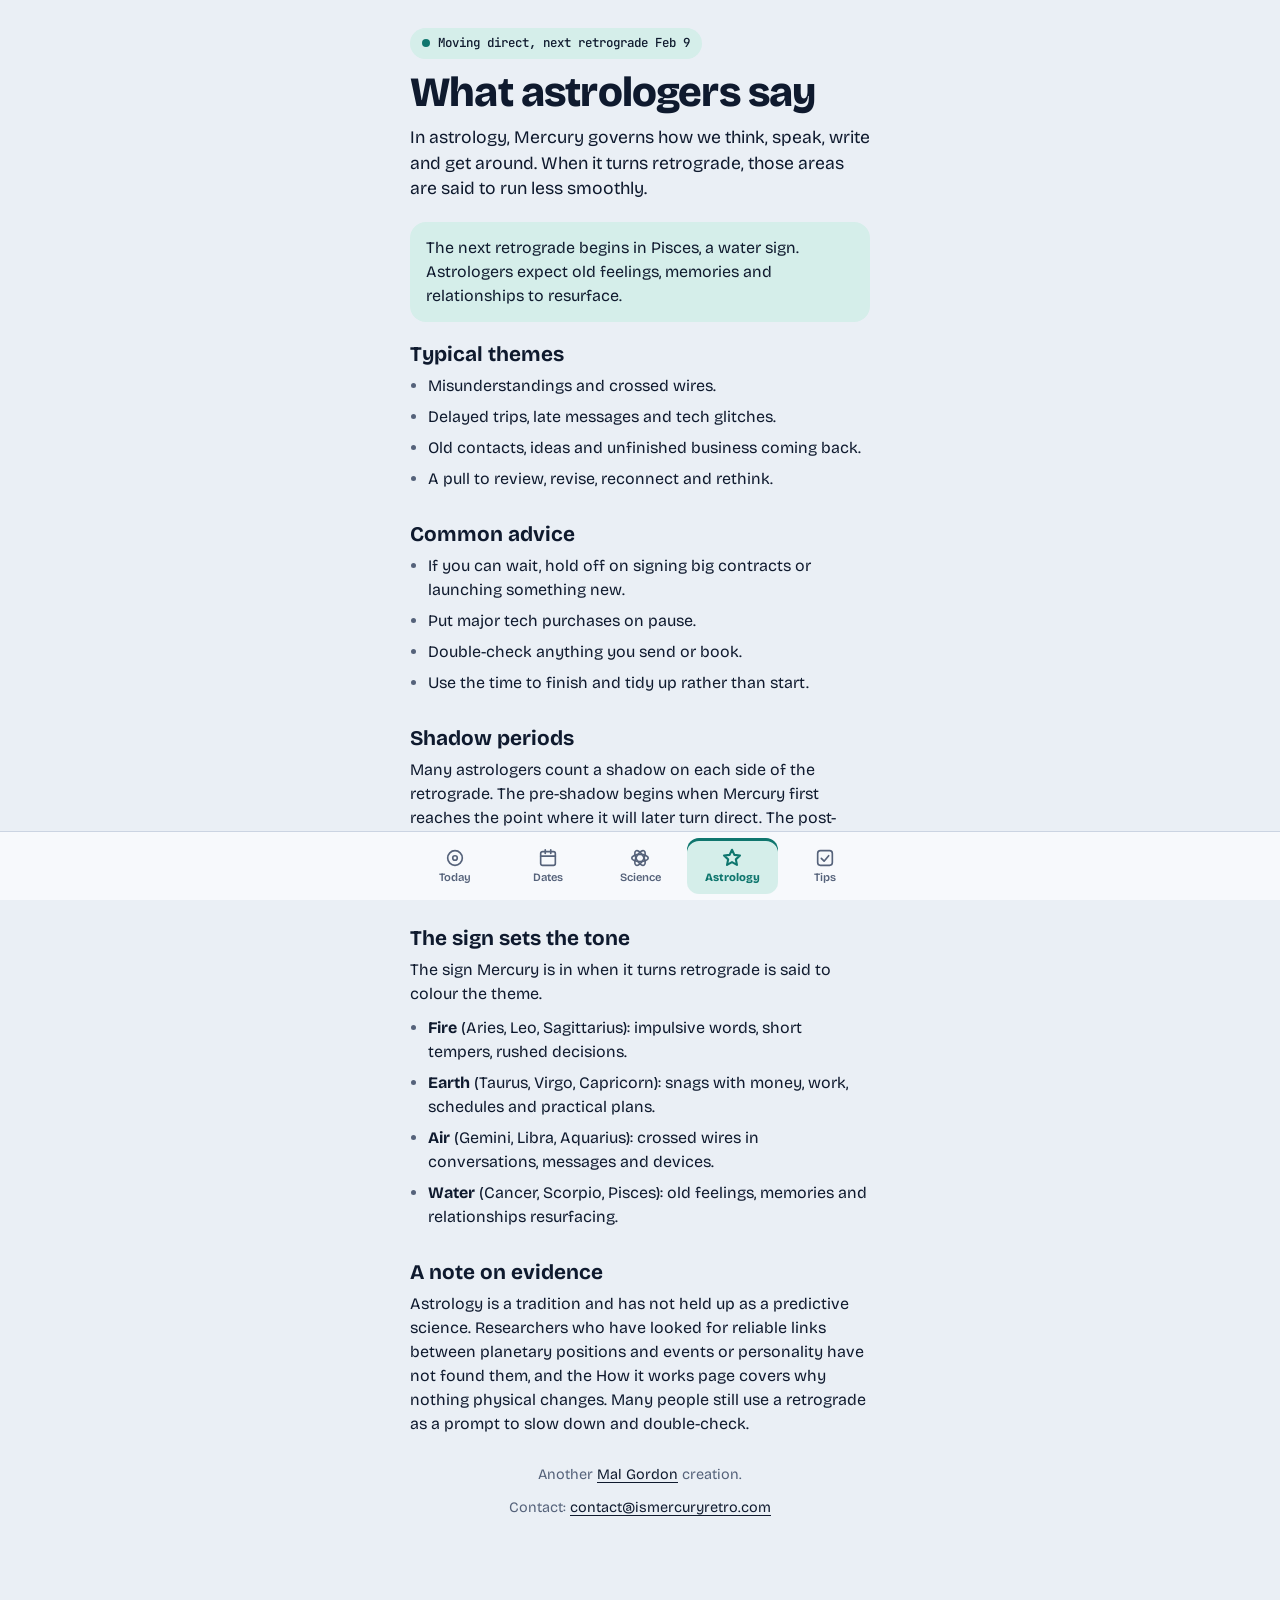
==== astrology/index.html @ 577dec7d "Split the single-page app into separate pages with real URLs Each tab is now its own page (/, /dates" ====
<!doctype html>
<html lang="en">
<head>
<meta charset="utf-8">
<title>What astrologers say about Mercury retrograde | Is Mercury Retrograde</title>
<meta name="description" content="What astrologers say Mercury retrograde means: typical themes, shadow periods and how the sign colours it.">
<link rel="canonical" href="https://ismercuryretro.com/astrology/">
<meta property="og:url" content="https://ismercuryretro.com/astrology/">
<!-- Google tag (gtag.js) - Google Analytics -->
<script async src="https://www.googletagmanager.com/gtag/js?id=G-5HQ3832TWC"></script>
<script>
  window.dataLayer = window.dataLayer || [];
  function gtag(){dataLayer.push(arguments);}
  gtag('js', new Date());
  gtag('config', 'G-5HQ3832TWC');
</script>
<meta name="viewport" content="width=device-width, initial-scale=1, viewport-fit=cover">
<meta name="theme-color" content="#EAEFF5" media="(prefers-color-scheme: light)">
<meta name="theme-color" content="#0B1220" media="(prefers-color-scheme: dark)">
<link rel="icon" href="/assets/favicon.svg" type="image/svg+xml">
<link rel="apple-touch-icon" href="/assets/apple-touch-icon.png">
<link rel="manifest" href="/site.webmanifest">
<meta property="og:type" content="website">
<meta property="og:site_name" content="Is Mercury retrograde?">
<meta property="og:title" content="Is Mercury retrograde?">
<meta property="og:description" content="Yes or no, right now. Plus the dates of the current or next retrograde.">
<meta property="og:image" content="https://ismercuryretro.com/assets/og-image.png">
<meta property="og:image:type" content="image/png">
<meta property="og:image:width" content="1200">
<meta property="og:image:height" content="630">
<meta property="og:image:alt" content="Is Mercury retrograde? A split image with the ☿ ℞ logo, NO in teal on the left and YES in orange on the right.">
<meta property="og:locale" content="en_US">
<meta name="twitter:card" content="summary_large_image">
<meta name="twitter:title" content="Is Mercury retrograde?">
<meta name="twitter:description" content="Yes or no, right now. Plus the dates of the current or next retrograde.">
<meta name="twitter:image" content="https://ismercuryretro.com/assets/twitter-card.png">
<meta name="twitter:image:alt" content="Is Mercury retrograde? A split image with the ☿ ℞ logo, NO in teal on the left and YES in orange on the right.">
<meta name="claude:viewport-fit-sides" content="cover">
<link rel="preconnect" href="https://fonts.googleapis.com">
<link rel="preconnect" href="https://fonts.gstatic.com" crossorigin>
<link rel="stylesheet" href="https://fonts.googleapis.com/css2?family=Bricolage+Grotesque:opsz,wght@12..96,400..800&family=JetBrains+Mono:wght@400;500&display=swap">
<link rel="stylesheet" href="/style.css">
</head>
<body data-page="astrology">
<main class="wrap" id="app" data-state="no">

  <div class="page" id="p-astrology">
    <header class="ph">
      <a class="chip" href="/" data-chip></a>
      <h1>What astrologers say</h1>
      <p class="lede">In astrology, Mercury governs how we think, speak, write and get around. When it turns retrograde, those areas are said to run less smoothly.</p>
    </header>
    <div class="callout"><p id="astro-now"></p></div>
    <article class="prose">
      <section>
        <h3>Typical themes</h3>
        <ul>
          <li>Misunderstandings and crossed wires.</li>
          <li>Delayed trips, late messages and tech glitches.</li>
          <li>Old contacts, ideas and unfinished business coming back.</li>
          <li>A pull to review, revise, reconnect and rethink.</li>
        </ul>
      </section>
      <section>
        <h3>Common advice</h3>
        <ul>
          <li>If you can wait, hold off on signing big contracts or launching something new.</li>
          <li>Put major tech purchases on pause.</li>
          <li>Double-check anything you send or book.</li>
          <li>Use the time to finish and tidy up rather than start.</li>
        </ul>
      </section>
      <section>
        <h3>Shadow periods</h3>
        <p>Many astrologers count a shadow on each side of the retrograde. The pre-shadow begins when Mercury first reaches the point where it will later turn direct. The post-shadow ends when it climbs back to the point where it turned retrograde. On average each shadow adds about 17 days. The Dates page lists them for every retrograde.</p>
      </section>
      <section>
        <h3>The sign sets the tone</h3>
        <p>The sign Mercury is in when it turns retrograde is said to colour the theme.</p>
        <ul>
          <li><strong>Fire</strong> (Aries, Leo, Sagittarius): impulsive words, short tempers, rushed decisions.</li>
          <li><strong>Earth</strong> (Taurus, Virgo, Capricorn): snags with money, work, schedules and practical plans.</li>
          <li><strong>Air</strong> (Gemini, Libra, Aquarius): crossed wires in conversations, messages and devices.</li>
          <li><strong>Water</strong> (Cancer, Scorpio, Pisces): old feelings, memories and relationships resurfacing.</li>
        </ul>
      </section>
      <section>
        <h3>A note on evidence</h3>
        <p>Astrology is a tradition and has not held up as a predictive science. Researchers who have looked for reliable links between planetary positions and events or personality have not found them, and the How it works page covers why nothing physical changes. Many people still use a retrograde as a prompt to slow down and double-check.</p>
      </section>
    </article>
  </div>

  <footer class="credit">
    <p>Another <a href="https://malgordon.com" target="_blank" rel="noopener">Mal Gordon</a> creation.</p>
    <p>Contact: <a href="mailto:contact@ismercuryretro.com">contact@ismercuryretro.com</a></p>
  </footer>

  <nav class="tabs" aria-label="Pages"><div class="tabs-in">
    <a href="/" data-tab="today"><svg viewBox="0 0 24 24" aria-hidden="true"><circle cx="12" cy="12" r="8"/><circle cx="12" cy="12" r="2.5"/></svg><span>Today</span></a>
    <a href="/dates/" data-tab="dates"><svg viewBox="0 0 24 24" aria-hidden="true"><rect x="4" y="5" width="16" height="15" rx="2"/><path d="M4 10h16M9 3v4M15 3v4"/></svg><span>Dates</span></a>
    <a href="/science/" data-tab="science"><svg viewBox="0 0 24 24" aria-hidden="true"><ellipse cx="12" cy="12" rx="9" ry="4"/><ellipse cx="12" cy="12" rx="9" ry="4" transform="rotate(60 12 12)"/><ellipse cx="12" cy="12" rx="9" ry="4" transform="rotate(120 12 12)"/></svg><span>Science</span></a>
    <a href="/astrology/" data-tab="astrology" aria-current="page"><svg viewBox="0 0 24 24" aria-hidden="true"><path d="M12 3l2.6 5.6 6.1.7-4.5 4.2 1.2 6L12 16.5 6.6 19.5l1.2-6L3.3 9.3l6.1-.7z"/></svg><span>Astrology</span></a>
    <a href="/tips/" data-tab="tips"><svg viewBox="0 0 24 24" aria-hidden="true"><rect x="4" y="4" width="16" height="16" rx="3"/><path d="M8 12.5l3 3 5-6"/></svg><span>Tips</span></a>
  </div></nav>
</main>
<script src="/app.js"></script>
</body>
</html>
---- style.css ----
/* Layout: one narrow column with a fixed bottom tab bar. Five separate pages: Today (the answer), Dates (any year), Science, Astrology, Tips. */
:root {
  --bg: #EAEFF5;
  --panel: #F7F9FC;
  --fg: #0F1A2E;
  --muted: #55627A;
  --line: #CBD4E2;
  --yes: #C2410C;
  --yes-bg: #FBE4D6;
  --no: #0F766E;
  --no-bg: #D5EEEA;
  --display: "Bricolage Grotesque", "Helvetica Neue", Arial, sans-serif;
  --body: "Bricolage Grotesque", "Helvetica Neue", Arial, sans-serif;
  --mono: "JetBrains Mono", ui-monospace, "SF Mono", Menlo, Consolas, monospace;
}
@media (prefers-color-scheme: dark) {
  :root:not([data-theme="light"]) {
    --bg: #0B1220; --panel: #121B2D; --fg: #E7ECF5; --muted: #9AA7BF; --line: #26324A;
    --yes: #FF9A63; --yes-bg: #2B1A12; --no: #5EE0C4; --no-bg: #0F2A27;
    color-scheme: dark;
  }
}
:root[data-theme="dark"] {
  --bg: #0B1220; --panel: #121B2D; --fg: #E7ECF5; --muted: #9AA7BF; --line: #26324A;
  --yes: #FF9A63; --yes-bg: #2B1A12; --no: #5EE0C4; --no-bg: #0F2A27;
  color-scheme: dark;
}

* { box-sizing: border-box; }
body {
  background: var(--bg);
  color: var(--fg);
  font: 400 16px/1.5 var(--body);
  padding-block: 20px 110px;
  padding-left: max(16px, env(safe-area-inset-left, 0px));
  padding-right: max(16px, env(safe-area-inset-right, 0px));
}
.wrap { max-width: 460px; margin-inline: auto; }
.wrap[data-state="yes"] { --state: var(--yes); --state-bg: var(--yes-bg); }
.wrap[data-state="no"]  { --state: var(--no);  --state-bg: var(--no-bg); }
.page { display: flex; flex-direction: column; gap: 20px; }

/* Tab bar */
.tabs { position: fixed; left: 0; right: 0; bottom: 0; z-index: 20; background: var(--panel); border-top: 1px solid var(--line);
  padding: 6px max(8px, env(safe-area-inset-right, 0px)) calc(6px + env(safe-area-inset-bottom, 0px)) max(8px, env(safe-area-inset-left, 0px)); }
.tabs-in { max-width: 460px; margin-inline: auto; display: flex; gap: 2px; }
.tabs a { flex: 1; min-width: 0; min-height: 56px; display: flex; flex-direction: column; align-items: center; justify-content: center; gap: 3px; text-align: center;
  font: 600 0.7rem/1.1 var(--body); color: var(--muted); text-decoration: none; border-radius: 12px; padding: 4px 2px;
  touch-action: manipulation; -webkit-tap-highlight-color: transparent; user-select: none; -webkit-user-select: none; }
.tabs svg { width: 22px; height: 22px; fill: none; stroke: currentColor; stroke-width: 1.8; stroke-linecap: round; stroke-linejoin: round; }
.tabs a > * { pointer-events: none; }
.tabs { -webkit-transform: translateZ(0); transform: translateZ(0); }
.tabs a:active { background: var(--line); }
.tabs a[aria-current="page"] { color: var(--state); background: var(--state-bg); box-shadow: inset 0 3px 0 var(--state); font-weight: 800; }
.tabs a[aria-current="page"] svg { stroke-width: 2.3; }
a:focus-visible, button:focus-visible, input:focus-visible { outline: 2px solid var(--state); outline-offset: 2px; }

/* Verdict (Today) */
.verdict { background: var(--state-bg); border-radius: 22px; padding: 20px 20px 22px; display: flex; flex-direction: column; gap: 4px; }
h1 { margin: 0; font: 600 1.1rem/1.3 var(--display); letter-spacing: 0.005em; }
.answer { margin: 0; font-family: var(--display); font-weight: 800; font-size: clamp(6.5rem, 36vw, 11rem); line-height: 0.86; letter-spacing: -0.035em; color: var(--state); padding-block: 0.06em 0.02em; }
.line { margin: 0; font-size: 1.05rem; line-height: 1.4; text-wrap: balance; }
.sub { margin: 0; font: 500 0.82rem/1.4 var(--mono); color: var(--muted); }
.countdown { margin: 8px 0 0; padding-top: 12px; border-top: 1px solid var(--line); display: flex; flex-direction: column; gap: 4px; }
.countdown[hidden] { display: none; }
.cd-label { font: 700 0.72rem/1.3 var(--mono); letter-spacing: 0.08em; text-transform: uppercase; color: var(--muted); }
.cd-time { font: 800 clamp(1.9rem, 9vw, 2.4rem)/1.05 var(--mono); letter-spacing: -0.02em; font-variant-numeric: tabular-nums; color: var(--state); }

.panel { background: var(--panel); border: 1px solid var(--line); border-radius: 16px; padding: 14px; min-width: 0; }
h2 { margin: 0 0 2px; font: 700 0.78rem/1.3 var(--mono); letter-spacing: 0.08em; text-transform: uppercase; color: var(--muted); }
.cap { margin: 8px 0 0; font-size: 0.85rem; color: var(--muted); line-height: 1.4; }

svg { display: block; width: 100%; height: auto; }
.g-grid { stroke: var(--line); stroke-width: 1; }
.g-zero { stroke: var(--muted); stroke-width: 1; }
.g-line { fill: none; stroke: var(--muted); stroke-width: 1.5; stroke-linejoin: round; }
.g-retro-line { fill: none; stroke: var(--yes); stroke-width: 2.25; stroke-linejoin: round; }
.g-retro-area { fill: var(--yes); fill-opacity: 0.22; stroke: none; }
.g-text { fill: var(--muted); font: 400 10px var(--mono); }
.g-tag { fill: var(--yes); font: 500 10px var(--mono); }
.g-dot { fill: var(--yes); }
.g-now { stroke: var(--fg); stroke-width: 1; stroke-dasharray: 3 3; }
.g-now-dot { fill: var(--panel); stroke: var(--fg); stroke-width: 2; }
.g-band { fill: var(--yes); fill-opacity: 0.85; }
.g-track { fill: var(--bg); stroke: var(--line); stroke-width: 1; }

dl.facts { margin: 6px 0 0; }
.row { display: flex; justify-content: space-between; align-items: baseline; gap: 12px; padding-block: 10px; border-top: 1px solid var(--line); }
.row:first-child { border-top: 0; }
.row dt { color: var(--muted); font-size: 0.9rem; }
.row dd { margin: 0; font: 500 0.95rem/1.3 var(--mono); text-align: right; font-variant-numeric: tabular-nums; }

.controls { display: flex; flex-wrap: wrap; gap: 8px; margin-top: 8px; }
button, input[type="date"] { font: 500 0.95rem var(--body); color: var(--fg); background: var(--bg); border: 1px solid var(--line); border-radius: 10px; min-height: 44px; padding: 0 14px; }
button { min-width: 44px; cursor: pointer; }
button:disabled { opacity: 0.4; cursor: default; }
input[type="date"] { flex: 1 1 150px; min-width: 0; font-family: var(--mono); font-size: 0.9rem; }
button:active { transform: translateY(1px); }

ul.windows { list-style: none; margin: 6px 0 0; padding: 0; }
ul.windows li { padding-block: 11px; border-top: 1px solid var(--line); display: flex; flex-direction: column; gap: 2px; }
ul.windows li:first-child { border-top: 0; }
.w-top { display: flex; flex-wrap: wrap; justify-content: space-between; gap: 2px 12px; align-items: baseline; }
.w-dates { font: 500 0.92rem var(--mono); font-variant-numeric: tabular-nums; }
.w-len { font: 500 0.82rem var(--mono); color: var(--muted); }
.w-sub { color: var(--muted); font-size: 0.88rem; }
.now-tag { display: inline-block; font: 700 0.66rem/1 var(--mono); letter-spacing: 0.08em; text-transform: uppercase; background: var(--yes); color: var(--bg); padding: 3px 6px; border-radius: 6px; margin-left: 8px; vertical-align: 2px; }

.foot { margin: 0; font-size: 0.8rem; color: var(--muted); line-height: 1.45; }

/* Sub pages */
.ph { display: flex; flex-direction: column; gap: 12px; align-items: flex-start; }
.ph h1 { font: 800 clamp(2rem, 9vw, 2.6rem)/1.02 var(--display); letter-spacing: -0.02em; text-wrap: balance; }
.lede { margin: 0; font-size: 1.1rem; line-height: 1.45; text-wrap: pretty; }
.chip { display: inline-flex; align-items: center; gap: 8px; font: 500 0.78rem/1.2 var(--mono); padding: 8px 12px; border-radius: 999px; text-decoration: none; color: var(--fg); }
.chip i { width: 8px; height: 8px; border-radius: 50%; flex: none; }
.chip.yes { background: var(--yes-bg); } .chip.yes i { background: var(--yes); }
.chip.no { background: var(--no-bg); } .chip.no i { background: var(--no); }

.prose { display: flex; flex-direction: column; gap: 24px; }
.prose h3 { margin: 0 0 6px; font: 700 1.3rem/1.25 var(--display); text-wrap: balance; }
.prose p { margin: 0 0 10px; max-width: 65ch; }
.prose p:last-child { margin-bottom: 0; }
.prose ul { margin: 0; padding-left: 1.15em; max-width: 65ch; }
.prose li { margin-bottom: 7px; }
.prose li::marker { color: var(--muted); }

.stats { display: grid; grid-template-columns: repeat(2, minmax(0, 1fr)); gap: 10px; }
.stat { background: var(--panel); border: 1px solid var(--line); border-radius: 14px; padding: 12px 14px; }
.stat b { display: block; font: 800 2.1rem/1 var(--display); letter-spacing: -0.02em; font-variant-numeric: tabular-nums; }
.stat span { display: block; margin-top: 6px; font-size: 0.85rem; color: var(--muted); line-height: 1.35; }

.callout { background: var(--state-bg); border-radius: 16px; padding: 14px 16px; }
.callout p { margin: 0; }

.yearbar { display: flex; align-items: center; gap: 8px; }
.yearbar output { flex: 1; text-align: center; font: 800 1.8rem/1 var(--display); letter-spacing: -0.01em; font-variant-numeric: tabular-nums; }

.group-h { margin: 14px 0 2px; font: 700 0.78rem/1.3 var(--mono); letter-spacing: 0.08em; text-transform: uppercase; color: var(--muted); }
.group-h:first-of-type { margin-top: 6px; }
.check { display: flex; align-items: flex-start; gap: 12px; min-height: 44px; padding-block: 8px; border-top: 1px solid var(--line); cursor: pointer; }
.check:first-of-type { border-top: 0; }
.check input { width: 22px; height: 22px; margin: 1px 0 0; flex: none; accent-color: var(--state); }
.check span { line-height: 1.4; }
.check input:checked + span { color: var(--muted); text-decoration: line-through; text-decoration-color: var(--line); }

.credit { margin-top: 28px; display: flex; flex-direction: column; align-items: center; gap: 12px; text-align: center; }
.credit p { margin: 0; font-size: 0.9rem; color: var(--muted); }
.credit p a { color: var(--fg); text-underline-offset: 3px; }
.coffee { display: flex; align-items: center; justify-content: center; min-height: 52px; padding: 0 24px; touch-action: manipulation; border-radius: 999px; background: var(--state); color: var(--panel); font: 700 0.95rem var(--body); text-decoration: none; }

@media (prefers-reduced-motion: reduce) { button:active { transform: none; } }
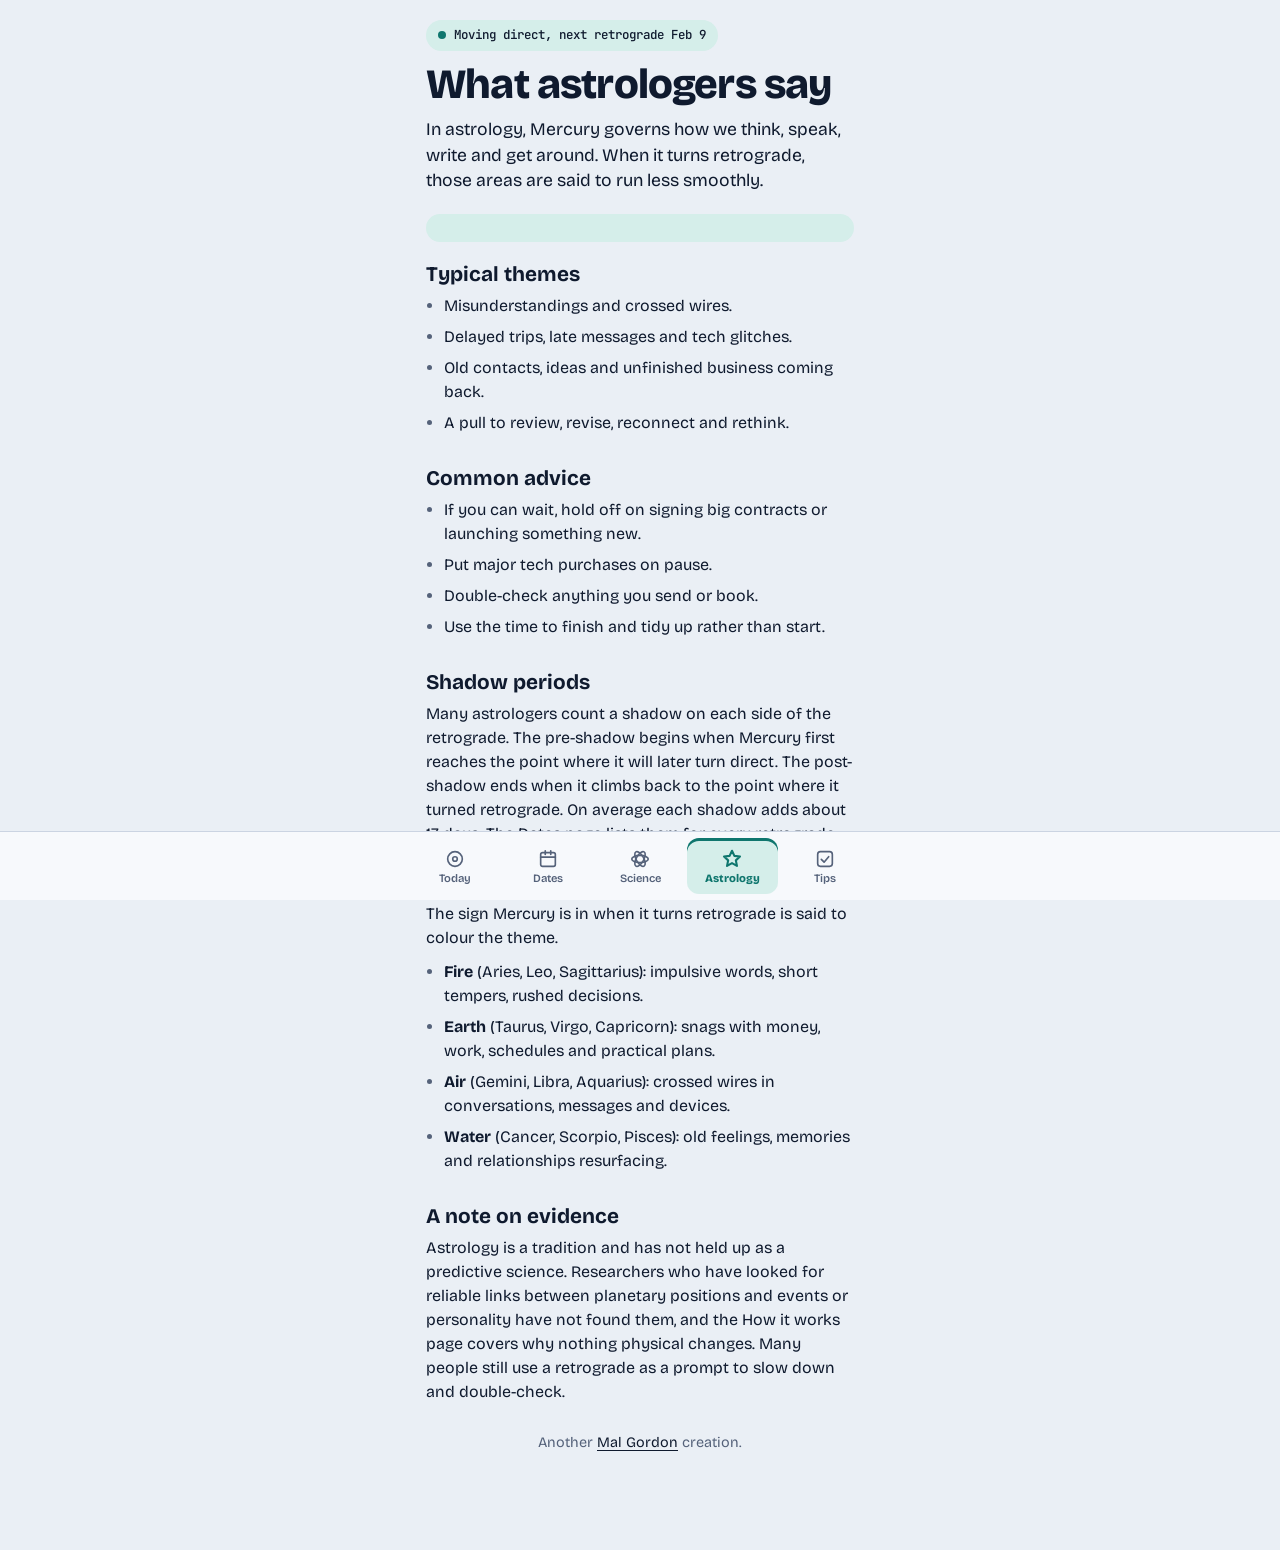
==== commit 8b2a2e3b: "Remove published email addresses from pages to cut spam Co-Authored-By: Claude Sonnet 5.5 <noreply@a" ====
--- a/astrology/index.html
+++ b/astrology/index.html
@@ -2,8 +2,9 @@
 <html lang="en">
 <head>
 <meta charset="utf-8">
-<title>What astrologers say about Mercury retrograde | Is Mercury Retrograde</title>
-<meta name="description" content="What astrologers say Mercury retrograde means: typical themes, shadow periods and how the sign colours it.">
+<title>Mercury Retrograde in Astrology: Meaning and Themes</title>
+<meta name="description" content="What astrologers say Mercury retrograde means for communication, devices and travel, how shadow periods work, and how the sign sets the theme.">
+<meta name="robots" content="index, follow, max-image-preview:large">
 <link rel="canonical" href="https://ismercuryretro.com/astrology/">
 <meta property="og:url" content="https://ismercuryretro.com/astrology/">
 <!-- Google tag (gtag.js) - Google Analytics -->
@@ -22,8 +23,8 @@
 <link rel="manifest" href="/site.webmanifest">
 <meta property="og:type" content="website">
 <meta property="og:site_name" content="Is Mercury retrograde?">
-<meta property="og:title" content="Is Mercury retrograde?">
-<meta property="og:description" content="Yes or no, right now. Plus the dates of the current or next retrograde.">
+<meta property="og:title" content="Mercury retrograde in astrology">
+<meta property="og:description" content="What astrologers say Mercury retrograde means, how shadow periods work, and how the sign colours the theme.">
 <meta property="og:image" content="https://ismercuryretro.com/assets/og-image.png">
 <meta property="og:image:type" content="image/png">
 <meta property="og:image:width" content="1200">
@@ -31,8 +32,8 @@
 <meta property="og:image:alt" content="Is Mercury retrograde? A split image with the ☿ ℞ logo, NO in teal on the left and YES in orange on the right.">
 <meta property="og:locale" content="en_US">
 <meta name="twitter:card" content="summary_large_image">
-<meta name="twitter:title" content="Is Mercury retrograde?">
-<meta name="twitter:description" content="Yes or no, right now. Plus the dates of the current or next retrograde.">
+<meta name="twitter:title" content="Mercury retrograde in astrology">
+<meta name="twitter:description" content="What astrologers say Mercury retrograde means, how shadow periods work, and how the sign colours the theme.">
 <meta name="twitter:image" content="https://ismercuryretro.com/assets/twitter-card.png">
 <meta name="twitter:image:alt" content="Is Mercury retrograde? A split image with the ☿ ℞ logo, NO in teal on the left and YES in orange on the right.">
 <meta name="claude:viewport-fit-sides" content="cover">
@@ -40,6 +41,41 @@
 <link rel="preconnect" href="https://fonts.gstatic.com" crossorigin>
 <link rel="stylesheet" href="https://fonts.googleapis.com/css2?family=Bricolage+Grotesque:opsz,wght@12..96,400..800&family=JetBrains+Mono:wght@400;500&display=swap">
 <link rel="stylesheet" href="/style.css">
+<script type="application/ld+json">
+{
+ "@context": "https://schema.org",
+ "@type": "WebPage",
+ "name": "Mercury Retrograde in Astrology: Meaning and Themes",
+ "url": "https://ismercuryretro.com/astrology/",
+ "description": "What astrologers say Mercury retrograde means for communication, devices and travel, how shadow periods work, and how the sign sets the theme.",
+ "inLanguage": "en",
+ "isPartOf": {
+  "@type": "WebSite",
+  "name": "Is Mercury retrograde?",
+  "url": "https://ismercuryretro.com/"
+ }
+}
+</script>
+<script type="application/ld+json">
+{
+ "@context": "https://schema.org",
+ "@type": "BreadcrumbList",
+ "itemListElement": [
+  {
+   "@type": "ListItem",
+   "position": 1,
+   "name": "Is Mercury retrograde?",
+   "item": "https://ismercuryretro.com/"
+  },
+  {
+   "@type": "ListItem",
+   "position": 2,
+   "name": "Astrology",
+   "item": "https://ismercuryretro.com/astrology/"
+  }
+ ]
+}
+</script>
 </head>
 <body data-page="astrology">
 <main class="wrap" id="app" data-state="no">
@@ -50,7 +86,7 @@
       <h1>What astrologers say</h1>
       <p class="lede">In astrology, Mercury governs how we think, speak, write and get around. When it turns retrograde, those areas are said to run less smoothly.</p>
     </header>
-    <div class="callout"><p id="astro-now"></p></div>
+    <div class="callout"></div>
     <article class="prose">
       <section>
         <h3>Typical themes</h3>
@@ -93,7 +129,6 @@
 
   <footer class="credit">
     <p>Another <a href="https://malgordon.com" target="_blank" rel="noopener">Mal Gordon</a> creation.</p>
-    <p>Contact: <a href="mailto:contact@ismercuryretro.com">contact@ismercuryretro.com</a></p>
   </footer>
 
   <nav class="tabs" aria-label="Pages"><div class="tabs-in">
--- a/style.css
+++ b/style.css
@@ -31,17 +31,19 @@
   background: var(--bg);
   color: var(--fg);
   font: 400 16px/1.5 var(--body);
-  padding-block: 20px 110px;
-  padding-left: max(16px, env(safe-area-inset-left, 0px));
-  padding-right: max(16px, env(safe-area-inset-right, 0px));
-}
-.wrap { max-width: 460px; margin-inline: auto; }
+  margin: 0;
+  min-height: 100vh; min-height: 100dvh;
+  padding: 20px 0 0;
+}
+html { background: var(--bg); }
+.wrap { max-width: 460px; margin-inline: auto; min-height: calc(100vh - 20px); min-height: calc(100dvh - 20px); display: flex; flex-direction: column;
+  padding-left: max(16px, env(safe-area-inset-left, 0px)); padding-right: max(16px, env(safe-area-inset-right, 0px)); }
 .wrap[data-state="yes"] { --state: var(--yes); --state-bg: var(--yes-bg); }
 .wrap[data-state="no"]  { --state: var(--no);  --state-bg: var(--no-bg); }
 .page { display: flex; flex-direction: column; gap: 20px; }
 
 /* Tab bar */
-.tabs { position: fixed; left: 0; right: 0; bottom: 0; z-index: 20; background: var(--panel); border-top: 1px solid var(--line);
+.tabs { position: sticky; bottom: 0; z-index: 20; margin-top: auto; margin-inline: calc(50% - 50vw); width: 100vw; background: var(--panel); border-top: 1px solid var(--line);
   padding: 6px max(8px, env(safe-area-inset-right, 0px)) calc(6px + env(safe-area-inset-bottom, 0px)) max(8px, env(safe-area-inset-left, 0px)); }
 .tabs-in { max-width: 460px; margin-inline: auto; display: flex; gap: 2px; }
 .tabs a { flex: 1; min-width: 0; min-height: 56px; display: flex; flex-direction: column; align-items: center; justify-content: center; gap: 3px; text-align: center;
@@ -49,7 +51,6 @@
   touch-action: manipulation; -webkit-tap-highlight-color: transparent; user-select: none; -webkit-user-select: none; }
 .tabs svg { width: 22px; height: 22px; fill: none; stroke: currentColor; stroke-width: 1.8; stroke-linecap: round; stroke-linejoin: round; }
 .tabs a > * { pointer-events: none; }
-.tabs { -webkit-transform: translateZ(0); transform: translateZ(0); }
 .tabs a:active { background: var(--line); }
 .tabs a[aria-current="page"] { color: var(--state); background: var(--state-bg); box-shadow: inset 0 3px 0 var(--state); font-weight: 800; }
 .tabs a[aria-current="page"] svg { stroke-width: 2.3; }
@@ -64,7 +65,7 @@
 .countdown { margin: 8px 0 0; padding-top: 12px; border-top: 1px solid var(--line); display: flex; flex-direction: column; gap: 4px; }
 .countdown[hidden] { display: none; }
 .cd-label { font: 700 0.72rem/1.3 var(--mono); letter-spacing: 0.08em; text-transform: uppercase; color: var(--muted); }
-.cd-time { font: 800 clamp(1.9rem, 9vw, 2.4rem)/1.05 var(--mono); letter-spacing: -0.02em; font-variant-numeric: tabular-nums; color: var(--state); }
+.cd-time { font: 800 clamp(1.6rem, 7.6vw, 2.2rem)/1.05 var(--mono); letter-spacing: -0.02em; font-variant-numeric: tabular-nums; color: var(--state); }
 
 .panel { background: var(--panel); border: 1px solid var(--line); border-radius: 16px; padding: 14px; min-width: 0; }
 h2 { margin: 0 0 2px; font: 700 0.78rem/1.3 var(--mono); letter-spacing: 0.08em; text-transform: uppercase; color: var(--muted); }
@@ -144,9 +145,57 @@
 .check span { line-height: 1.4; }
 .check input:checked + span { color: var(--muted); text-decoration: line-through; text-decoration-color: var(--line); }
 
-.credit { margin-top: 28px; display: flex; flex-direction: column; align-items: center; gap: 12px; text-align: center; }
+.credit { margin-top: 28px; margin-bottom: 28px; display: flex; flex-direction: column; align-items: center; gap: 12px; text-align: center; }
 .credit p { margin: 0; font-size: 0.9rem; color: var(--muted); }
 .credit p a { color: var(--fg); text-underline-offset: 3px; }
 .coffee { display: flex; align-items: center; justify-content: center; min-height: 52px; padding: 0 24px; touch-action: manipulation; border-radius: 999px; background: var(--state); color: var(--panel); font: 700 0.95rem var(--body); text-decoration: none; }
 
 @media (prefers-reduced-motion: reduce) { button:active { transform: none; } }
+
+/* Load animation: Today and Dates pages. app.js adds .intro to #app on first render and removes it after ~3s. */
+@media (prefers-reduced-motion: no-preference) {
+  @keyframes mr-tick { from { opacity: 0.35; transform: translateY(-0.18em); } }
+  @keyframes mr-fadeup { from { opacity: 0; transform: translateY(10px); } }
+  @keyframes mr-fade { from { opacity: 0; } }
+  @keyframes mr-answer { from { opacity: 0; transform: translateY(14px) scale(0.94); } }
+  @keyframes mr-draw { from { stroke-dashoffset: 1; } to { stroke-dashoffset: 0; } }
+  @keyframes mr-wipe { from { clip-path: inset(0 100% 0 0); } to { clip-path: inset(0 0 0 0); } }
+  @keyframes mr-grow { from { transform: scaleX(0); } }
+  @keyframes mr-pop { from { opacity: 0; transform: scale(0); } }
+
+  .cd-s { display: inline-block; animation: mr-tick 0.35s ease-out; }
+  .intro .answer { transform-origin: left center; animation: mr-answer 0.7s cubic-bezier(0.2, 0.8, 0.2, 1) both; }
+  .intro .line { animation: mr-fadeup 0.5s 0.2s ease-out both; }
+  .intro .sub { animation: mr-fadeup 0.5s 0.3s ease-out both; }
+  .intro .countdown { animation: mr-fadeup 0.5s 0.4s ease-out both; }
+  .intro .panel { animation: mr-fadeup 0.5s ease-out both; animation-delay: calc(300ms + var(--i, 0) * 90ms); }
+  .intro .ph > * { animation: mr-fadeup 0.5s ease-out both; animation-delay: calc(var(--k, 0) * 90ms); }
+  .intro .row, .intro ul.windows li { animation: mr-fade 0.4s ease-out both; animation-delay: calc(550ms + var(--j, 0) * 80ms); }
+
+  .intro .w-dates { animation: mr-wipe 0.8s steps(22, end) both; animation-delay: calc(650ms + var(--j, 0) * 160ms); }
+  .intro .now-tag { animation: mr-pop 0.4s cubic-bezier(0.3, 1.5, 0.5, 1) both; animation-delay: calc(1450ms + var(--j, 0) * 160ms); }
+  .intro .g-grid, .intro .g-zero, .intro .g-text { animation: mr-fade 0.5s 0.4s ease-out both; }
+  .intro .g-line { stroke-dasharray: 1; animation: mr-draw 1.4s 0.5s ease-out both; }
+  .intro .g-retro-line { stroke-dasharray: 1; animation: mr-draw 0.9s 1.1s ease-out both; }
+  .intro .g-retro-area { animation: mr-fade 0.7s 1.2s ease-out both; }
+  .intro .g-dot { transform-box: fill-box; transform-origin: center; animation: mr-pop 0.4s 1.2s cubic-bezier(0.3, 1.5, 0.5, 1) both; }
+  .intro .g-track { animation: mr-fade 0.5s 0.4s ease-out both; }
+  .intro .g-band { transform-box: fill-box; transform-origin: left center; animation: mr-grow 0.7s ease-out both; animation-delay: calc(0.7s + var(--b, 0) * 0.12s); }
+  .intro .g-tag, .intro .g-now, .intro .g-now-dot { animation: mr-fade 0.5s 1.6s ease-out both; }
+}
+
+/* Retrograde demo */
+.orb-bar { display: flex; align-items: center; justify-content: space-between; gap: 12px; margin-top: 8px; }
+.orb-bar .cap { margin: 0; font-family: var(--mono); font-variant-numeric: tabular-nums; color: var(--fg); }
+.orb-bar button { min-width: 72px; }
+.o-orbit { fill: none; }
+.o-orbit-m { stroke: var(--state); stroke-width: 1; opacity: 0.45; }
+.o-sun { fill: var(--fg); }
+.o-earth { fill: var(--fg); }
+.o-merc { fill: var(--state); stroke: var(--panel); stroke-width: 1.5; }
+#orrery[data-retro="1"] .o-merc, #orrery[data-retro="1"] ~ #sky .o-merc { fill: var(--yes); }
+.o-label { fill: var(--muted); font: 400 10px var(--mono); }
+.o-earth-t { fill: var(--fg); font-weight: 700; }
+.o-merc-t { fill: var(--state); font-weight: 700; }
+.s-trail { fill: none; stroke: var(--muted); stroke-width: 2; stroke-linejoin: round; stroke-linecap: round; opacity: 0.7; }
+.s-back { stroke: var(--yes); stroke-width: 3; opacity: 1; }
